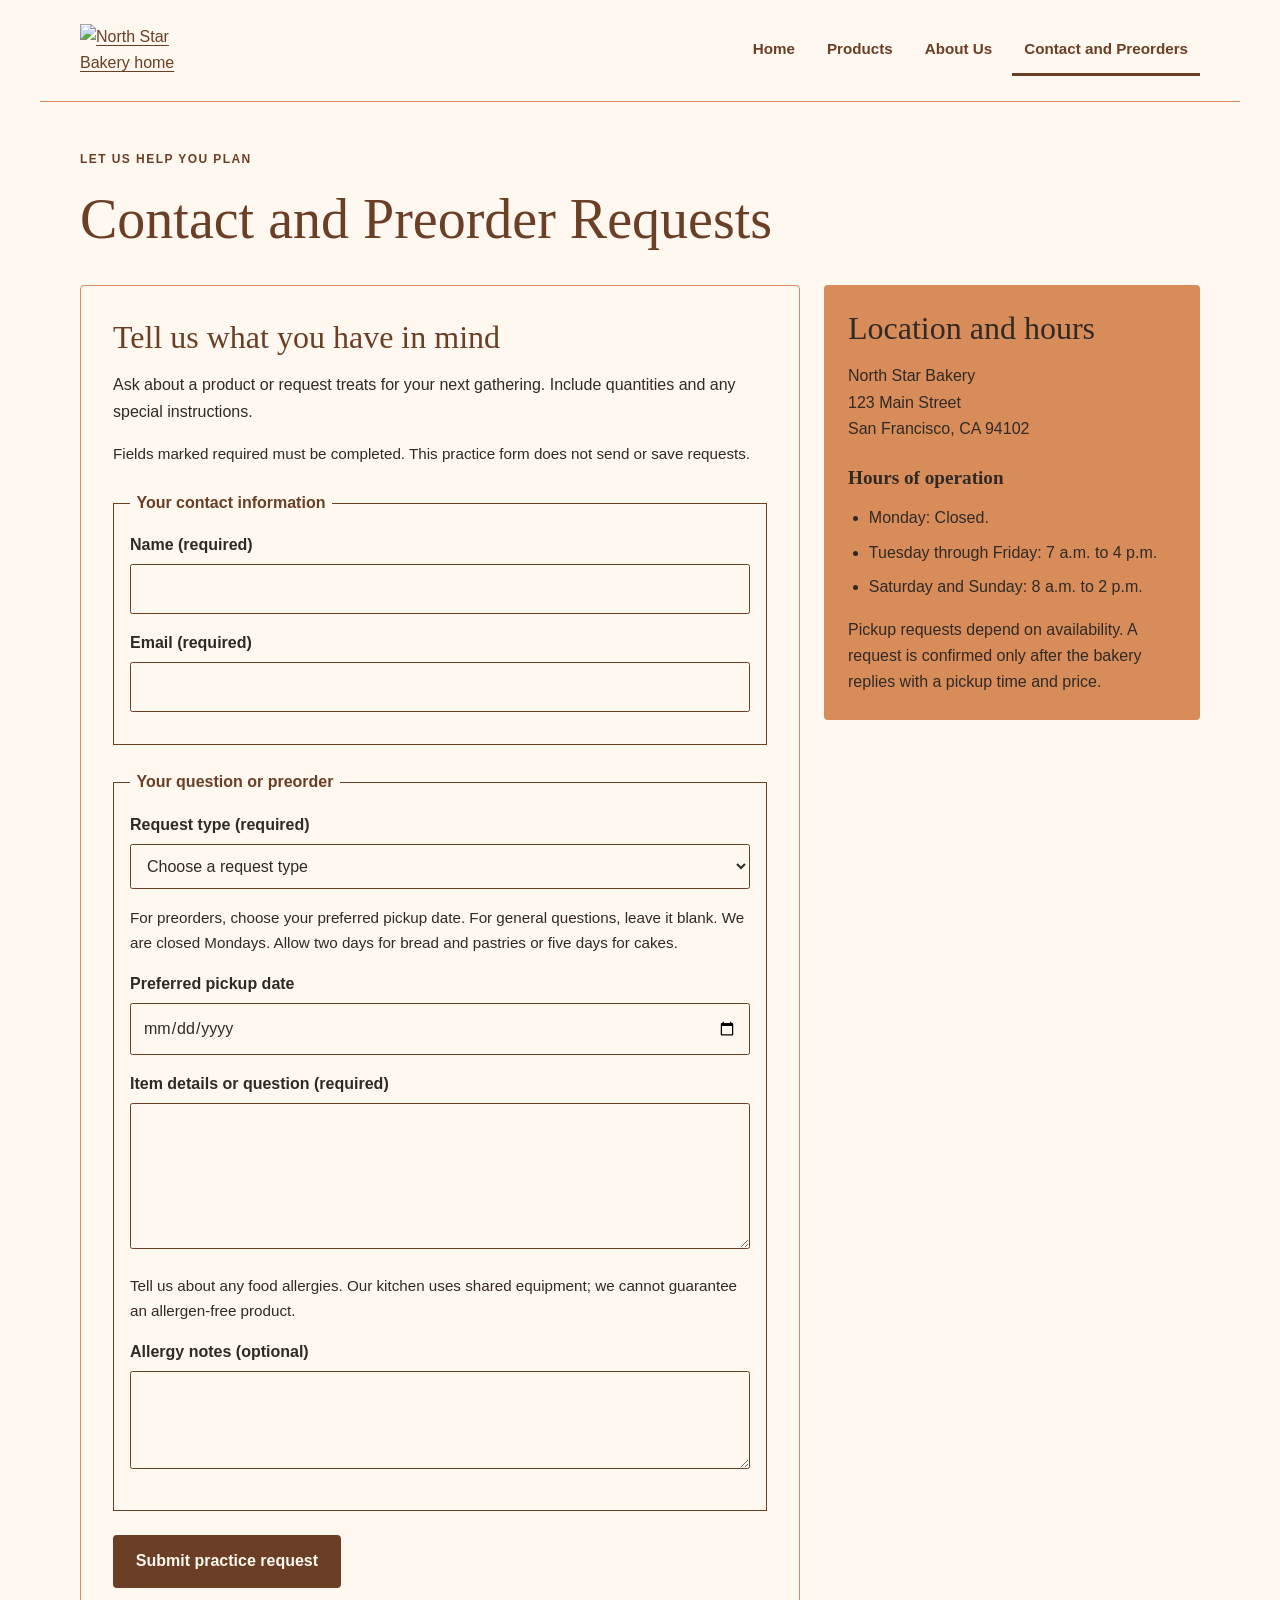
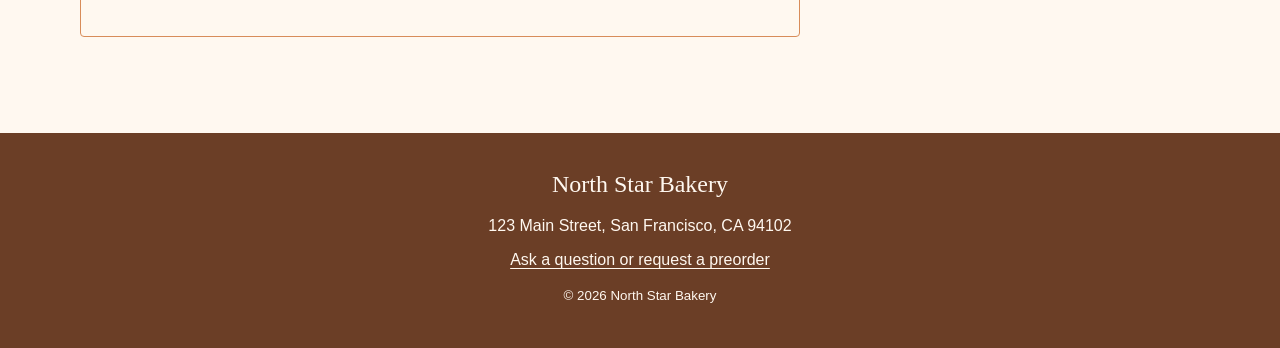
==== contact.html @ db20e3f4 "Add four bakery pages and shared responsive stylesheet" ====
<!DOCTYPE html>
<html lang="en">
<head>
  <meta charset="UTF-8">
  <meta name="viewport" content="width=device-width, initial-scale=1.0">
  <title>Contact and Preorders | North Star Bakery</title>
<link rel="stylesheet" href="styles.css">
<meta name="description" content="Ask North Star Bakery a question or practice a preorder request. Find our San Francisco location and hours.">
</head>
<body class="contact-page">
  <a href="#main-content" class="skip-link">Skip to main content</a>
  <header class="site-header">
    <a href="index.html" class="brand">
      <img src="media/bakery-logo_c.png" width="150" alt="North Star Bakery home">
    </a>
    <nav aria-label="Main navigation">
      <ul>
        <li><a href="index.html">Home</a></li>
        <li><a href="products.html">Products</a></li>
        <li><a href="about.html">About Us</a></li>
        <li><a href="contact.html" aria-current="page">Contact and Preorders</a></li>
      </ul>
    </nav>
  </header>
  <main id="main-content" class="page-main" tabindex="-1">
    <div class="page-intro">
<p class="eyebrow">LET US HELP YOU PLAN</p>
<h1>Contact and Preorder Requests</h1>
    </div>
<div class="contact-layout">
<section class="card request-section">
      <h2>Tell us what you have in mind</h2>
      <p>Ask about a product or request treats for your next gathering.
        Include quantities and any special instructions.</p>
      <p id="form-help" class="form-note">Fields marked required must be completed.
        This practice form does not send or save requests.</p>
      <form id="request-form" action="contact.html#request-form" method="get" aria-describedby="form-help">
        <fieldset>
          <legend>Your contact information</legend>
          <p>
            <label for="customer-name">Name (required)</label><br>
            <input type="text" id="customer-name" name="customer_name" autocomplete="name" minlength="2" maxlength="80" required>
          </p>
          <p>
            <label for="email">Email (required)</label><br>
            <input type="email" id="email" name="email" autocomplete="email" maxlength="254" required>
          </p>
        </fieldset>
        <fieldset>
          <legend>Your question or preorder</legend>
          <p>
            <label for="request-type">Request type (required)</label><br>
            <select id="request-type" name="request_type" required>
              <option value="">Choose a request type</option>
              <option value="preorder">Preorder request</option>
              <option value="question">General question</option>
            </select>
          </p>
          <p id="pickup-help">For preorders, choose your preferred pickup date.
            For general questions, leave it blank. We are closed Mondays.
            Allow two days for bread and pastries or five days for cakes.</p>
          <p>
            <label for="pickup-date">Preferred pickup date</label><br>
            <input type="date" id="pickup-date" name="pickup_date" aria-describedby="pickup-help">
          </p>
          <p>
            <label for="item-details">Item details or question (required)</label><br>
            <textarea id="item-details" name="item_details" rows="5" cols="30" minlength="10" maxlength="2000" required></textarea>
          </p>
          <p id="allergy-help">Tell us about any food allergies.
            Our kitchen uses shared equipment; we cannot guarantee
            an allergen-free product.</p>
          <p>
            <label for="allergy-notes">Allergy notes (optional)</label><br>
            <textarea id="allergy-notes" name="allergy_notes" rows="3" cols="30" maxlength="1000" aria-describedby="allergy-help"></textarea>
          </p>
        </fieldset>
        <p><button type="submit" class="button">Submit practice request</button></p>
      </form>
    </section>
    <section id="visit" class="visit-card">
      <h2>Location and hours</h2>
      <address>
        North Star Bakery<br>
        123 Main Street<br>
        San Francisco, CA 94102
      </address>
      <h3>Hours of operation</h3>
      <ul>
        <li>Monday: Closed.</li>
        <li>Tuesday through Friday: 7 a.m. to 4 p.m.</li>
        <li>Saturday and Sunday: 8 a.m. to 2 p.m.</li>
      </ul>
      <p>Pickup requests depend on availability. A request is confirmed
        only after the bakery replies with a pickup time and price.</p>
    </section>
  </div></main>
  <footer class="site-footer">
    <p>North Star Bakery</p>
    <p>123 Main Street, San Francisco, CA 94102</p>
<p><a href="contact.html">Ask a question or request a preorder</a></p>
    <p><small>© 2026 North Star Bakery</small></p>
  </footer>
</body>
</html>
---- styles.css ----
/* North Star Bakery — shared mobile-first styles for all four pages. */
:root {
  --cream: #FFF8F0;
  --brown: #6B3E26;
  --peach: #D88C5A;
  --charcoal: #2F2A26;
}

* { box-sizing: border-box; }
html { font-size: 100%; }
body {
  margin: 0;
  background: var(--cream);
  color: var(--charcoal);
  font-family: Arial, sans-serif;
  font-size: 1rem;
  line-height: 1.65;
}
img { display: block; max-width: 100%; height: auto; }
picture { display: block; min-width: 0; }
a { color: var(--brown); text-underline-offset: 0.2em; }
a:hover { text-decoration-thickness: 0.15em; }
a, button, input, select, textarea { -webkit-tap-highlight-color: var(--peach); }
:focus-visible { outline: 3px solid var(--brown); outline-offset: 4px; }
h1, h2, h3 {
  color: var(--brown);
  font-family: Georgia, serif;
  line-height: 1.2;
  overflow-wrap: break-word;
}
h1 { margin: 0.25rem 0 1rem; font-size: 2.35rem; font-weight: 400; }
h2 { margin: 0 0 1rem; font-size: 1.75rem; font-weight: 400; }
h3 { margin: 1.5rem 0 0.5rem; font-size: 1.2rem; }
p { margin: 0 0 1rem; }
ul { padding-left: 1.3rem; }
li { margin-bottom: 0.5rem; }
section, .page-intro, .feature-copy, .story-copy { min-width: 0; }
section > :last-child, .page-intro > :last-child { margin-bottom: 0; }

/* The skip link becomes visible when reached with the keyboard. */
.skip-link {
  position: absolute;
  top: -6rem;
  left: 1rem;
  z-index: 10;
  padding: 0.75rem 1rem;
  color: var(--cream);
  background: var(--brown);
}
.skip-link:focus { top: 1rem; }
.site-header {
  display: flex;
  flex-direction: column;
  align-items: center;
  gap: 1rem;
  max-width: 75rem;
  margin: 0 auto;
  padding: 1.25rem;
  border-bottom: 1px solid var(--peach);
}
.brand { flex-shrink: 0; }
.brand img { width: 7.25rem; }
nav { width: 100%; }
nav ul {
  display: flex;
  flex-wrap: wrap;
  justify-content: center;
  gap: 0.25rem 0.5rem;
  margin: 0;
  padding: 0;
  list-style: none;
}
nav li { margin: 0; }
nav a {
  display: block;
  padding: 0.75rem;
  font-size: 0.95rem;
  font-weight: 700;
  text-decoration: none;
  border-bottom: 3px solid transparent;
}
nav a:hover, nav a[aria-current="page"] { border-bottom-color: var(--brown); }
.page-main { max-width: 75rem; margin: 0 auto; padding: 2rem 1.25rem 3rem; }
.page-intro { max-width: 48rem; margin-bottom: 2rem; }
.page-intro > p:not(.eyebrow) { max-width: 42rem; font-size: 1.1rem; }
.eyebrow { color: var(--brown); font-size: 0.75rem; font-weight: 700; letter-spacing: 0.12em; }
.home-hero { display: flex; flex-direction: column; gap: 1.5rem; margin-bottom: 2rem; }
.home-hero .page-intro { margin: 0; }
.hero-image { width: 100%; border-radius: 0.25rem; object-fit: cover; }
.button {
  display: inline-block;
  max-width: 100%;
  padding: 0.85rem 1.3rem;
  border: 2px solid var(--brown);
  border-radius: 0.25rem;
  background: var(--brown);
  color: var(--cream);
  font-family: Arial, sans-serif;
  font-size: 1rem;
  font-weight: 700;
  line-height: 1.4;
  text-align: center;
  text-decoration: none;
  cursor: pointer;
}
.button:hover { background: var(--cream); color: var(--brown); }
.card { padding: 1.25rem; border: 1px solid var(--peach); border-radius: 0.25rem; }
.welcome-strip { padding: 1.75rem 0; border-top: 1px solid var(--peach); }
.welcome-strip p { max-width: 48rem; }
.feature-card { display: flex; flex-direction: column; gap: 1.5rem; margin: 1rem 0 2rem; }
.feature-card picture img { width: 100%; border-radius: 0.2rem; }
.visit-strip, .visit-card {
  padding: 1.5rem;
  background: var(--peach);
  color: var(--charcoal);
  border-radius: 0.25rem;
}
.visit-strip h2, .visit-card h2, .visit-card h3,
.visit-strip a, .visit-card a { color: var(--charcoal); }
.product-layout, .about-columns, .contact-layout {
  display: flex;
  flex-direction: column;
  gap: 1.5rem;
  margin-bottom: 2rem;
}
.bread-gallery { display: flex; flex-direction: column; gap: 1.5rem; margin-top: 1.5rem; }
.bread-gallery > img { width: 100%; object-fit: cover; }
figure { margin: 0; min-width: 0; }
figure h3 { margin-top: 0; }
figure img { width: 100%; }
figcaption { margin-top: 0.75rem; font-size: 0.95rem; }
.story-card { display: flex; flex-direction: column; gap: 1.5rem; margin-bottom: 1.5rem; }
.story-card > img { width: 100%; object-fit: cover; }
.audio-section { padding: 1.5rem 0 0; border-top: 1px solid var(--peach); }
audio { display: block; width: 100%; max-width: 32rem; margin: 1rem 0; }
.audio-section a { overflow-wrap: anywhere; }
address { font-style: normal; }
.contact-layout { align-items: stretch; }
.visit-card { align-self: stretch; }
.form-note { font-size: 0.95rem; }
fieldset {
  min-width: 0;
  margin: 1.5rem 0;
  padding: 1rem;
  border: 1px solid var(--brown);
}
legend { padding: 0 0.4rem; font-weight: 700; color: var(--brown); }
label { display: inline-block; margin-bottom: 0.35rem; font-weight: 700; }
input, select, textarea {
  width: 100%;
  min-width: 0;
  max-width: 100%;
  padding: 0.75rem;
  border: 1px solid var(--brown);
  border-radius: 0.15rem;
  background: var(--cream);
  color: var(--charcoal);
  font-family: Arial, sans-serif;
  font-size: 1rem;
  line-height: 1.5;
}
textarea { resize: vertical; }
input:focus, select:focus, textarea:focus { outline: 3px solid var(--brown); outline-offset: 2px; }
#pickup-help, #allergy-help { font-size: 0.95rem; }
.site-footer {
  padding: 2rem 1.25rem;
  background: var(--brown);
  color: var(--cream);
  text-align: center;
}
.site-footer a { color: var(--cream); }
.site-footer > p:first-child { font-family: Georgia, serif; font-size: 1.5rem; }
.site-footer p { margin-bottom: 0.5rem; }
.site-footer :focus-visible { outline-color: var(--cream); }

/* Desktop enhancements build on the single-column phone layout. */
@media (min-width: 48rem) {
  .site-header { flex-direction: row; justify-content: space-between; padding: 1.5rem 2.5rem; }
  .brand img { width: 8.5rem; }
  nav { width: auto; }
  nav ul { justify-content: flex-end; }
  .page-main { padding: 3rem 2.5rem 4rem; }
  h1 { font-size: 3.5rem; }
  h2 { font-size: 2rem; }
  .home-hero { flex-direction: row; align-items: center; gap: 3rem; margin-bottom: 3rem; }
  .home-hero .page-intro { flex: 1 1 50%; }
  .hero-image { flex: 1 1 45%; width: 45%; }
  .card { padding: 2rem; }
  .feature-card { flex-direction: row; align-items: center; gap: 2rem; }
  .feature-copy { flex: 1 1 45%; }
  .feature-card picture { flex: 1 1 55%; }
  .product-layout { flex-direction: row; flex-wrap: wrap; }
  .product-layout > .card { flex: 1 1 20rem; }
  .product-layout > .bread-section { flex-basis: 100%; }
  .bread-gallery { flex-direction: row; align-items: flex-start; gap: 2rem; }
  .bread-gallery > img { width: calc(50% - 1rem); }
  .bread-gallery > figure { flex: 1 1 50%; }
  .about-columns { flex-direction: row; align-items: stretch; }
  .about-columns > section { flex: 1 1 50%; }
  .story-card { flex-direction: row; align-items: center; gap: 2rem; }
  .story-copy { flex: 1 1 50%; }
  .story-card > img { width: 45%; flex: 1 1 45%; }
  .contact-layout { flex-direction: row; align-items: flex-start; }
  .request-section { flex: 2 1 36rem; }
  .visit-card { flex: 1 1 19rem; align-self: flex-start; }
  .visit-strip { padding: 2rem; }
}
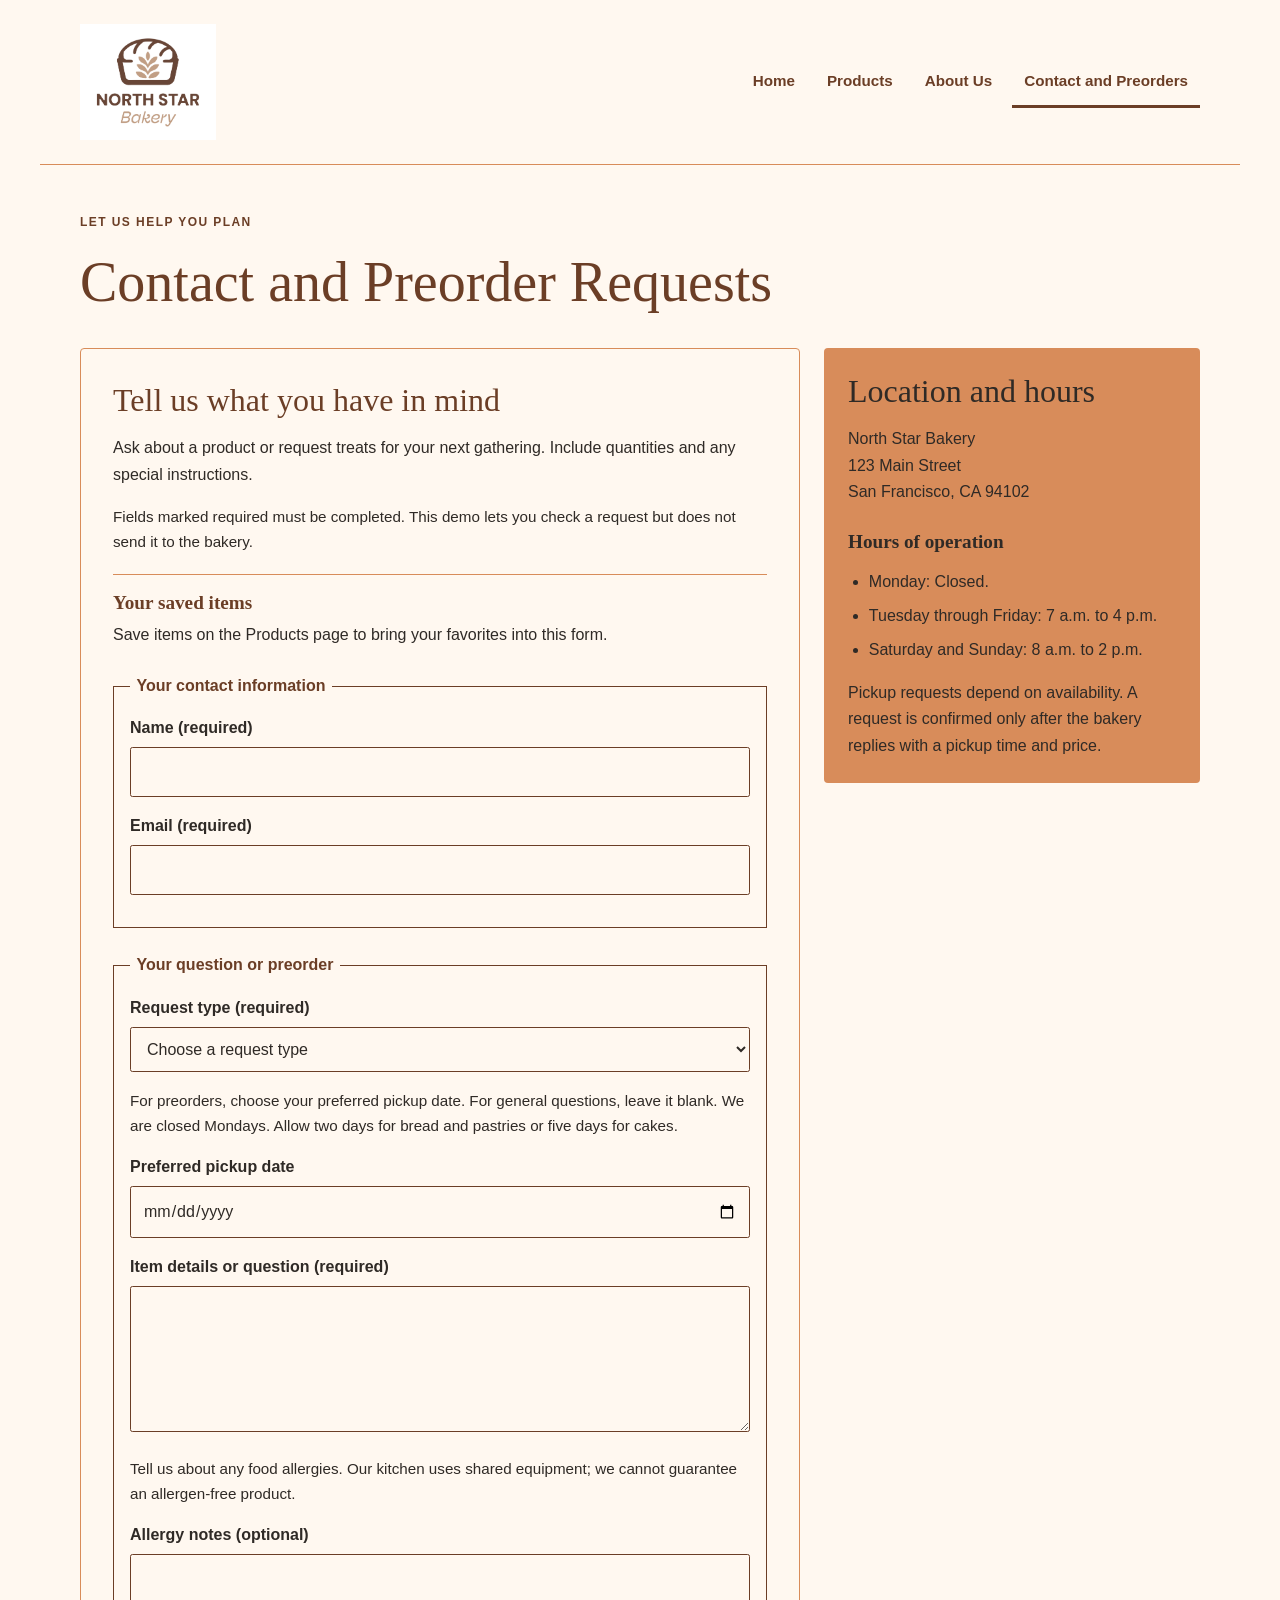
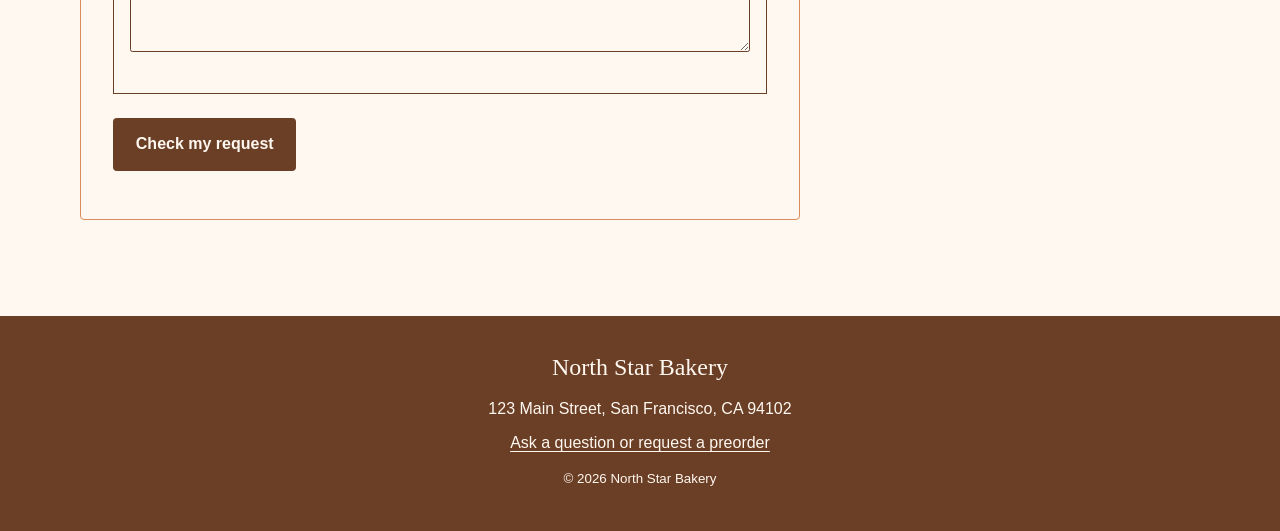
==== commit 83b6e6cc: "Update" ====
--- a/contact.html
+++ b/contact.html
@@ -6,6 +6,7 @@
   <title>Contact and Preorders | North Star Bakery</title>
 <link rel="stylesheet" href="styles.css">
 <meta name="description" content="Ask North Star Bakery a question or practice a preorder request. Find our San Francisco location and hours.">
+<script src="script.js" defer></script>
 </head>
 <body class="contact-page">
   <a href="#main-content" class="skip-link">Skip to main content</a>
@@ -33,49 +34,61 @@
       <p>Ask about a product or request treats for your next gathering.
         Include quantities and any special instructions.</p>
       <p id="form-help" class="form-note">Fields marked required must be completed.
-        This practice form does not send or save requests.</p>
+        This demo lets you check a request but does not send it to the bakery.</p>
       <form id="request-form" action="contact.html#request-form" method="get" aria-describedby="form-help">
-        <fieldset>
+        <div class="saved-favorites-panel">
+  <h3>Your saved items</h3>
+  <p id="saved-favorites-text"></p>
+  <button id="use-favorites" class="button secondary-button" type="button" hidden>Use favorites in item details</button>
+</div>
+<p id="form-status" class="form-status" role="status" aria-live="polite"></p>
+<fieldset>
           <legend>Your contact information</legend>
           <p>
             <label for="customer-name">Name (required)</label><br>
-            <input type="text" id="customer-name" name="customer_name" autocomplete="name" minlength="2" maxlength="80" required>
+            <input type="text" id="customer-name" name="customer_name" autocomplete="name" minlength="2" maxlength="80" required aria-describedby="customer-name-error">
+<span id="customer-name-error" class="field-error"></span>
           </p>
           <p>
             <label for="email">Email (required)</label><br>
-            <input type="email" id="email" name="email" autocomplete="email" maxlength="254" required>
+            <input type="email" id="email" name="email" autocomplete="email" maxlength="254" required aria-describedby="email-error">
+<span id="email-error" class="field-error"></span>
           </p>
         </fieldset>
         <fieldset>
           <legend>Your question or preorder</legend>
           <p>
             <label for="request-type">Request type (required)</label><br>
-            <select id="request-type" name="request_type" required>
+            <select id="request-type" name="request_type" required aria-describedby="request-type-error">
               <option value="">Choose a request type</option>
               <option value="preorder">Preorder request</option>
               <option value="question">General question</option>
             </select>
+<span id="request-type-error" class="field-error"></span>
           </p>
           <p id="pickup-help">For preorders, choose your preferred pickup date.
             For general questions, leave it blank. We are closed Mondays.
             Allow two days for bread and pastries or five days for cakes.</p>
           <p>
             <label for="pickup-date">Preferred pickup date</label><br>
-            <input type="date" id="pickup-date" name="pickup_date" aria-describedby="pickup-help">
+            <input type="date" id="pickup-date" name="pickup_date" aria-describedby="pickup-help pickup-date-error">
+<span id="pickup-date-error" class="field-error"></span>
           </p>
           <p>
             <label for="item-details">Item details or question (required)</label><br>
-            <textarea id="item-details" name="item_details" rows="5" cols="30" minlength="10" maxlength="2000" required></textarea>
+            <textarea id="item-details" name="item_details" rows="5" cols="30" minlength="10" maxlength="2000" required aria-describedby="item-details-error"></textarea>
+<span id="item-details-error" class="field-error"></span>
           </p>
           <p id="allergy-help">Tell us about any food allergies.
             Our kitchen uses shared equipment; we cannot guarantee
             an allergen-free product.</p>
           <p>
             <label for="allergy-notes">Allergy notes (optional)</label><br>
-            <textarea id="allergy-notes" name="allergy_notes" rows="3" cols="30" maxlength="1000" aria-describedby="allergy-help"></textarea>
+            <textarea id="allergy-notes" name="allergy_notes" rows="3" cols="30" maxlength="1000" aria-describedby="allergy-help allergy-notes-error"></textarea>
+<span id="allergy-notes-error" class="field-error"></span>
           </p>
         </fieldset>
-        <p><button type="submit" class="button">Submit practice request</button></p>
+        <p><button type="submit" class="button">Check my request</button></p>
       </form>
     </section>
     <section id="visit" class="visit-card">
@@ -103,3 +116,4 @@
   </footer>
 </body>
 </html>
+
--- a/styles.css
+++ b/styles.css
@@ -205,3 +205,26 @@
   .visit-card { flex: 1 1 19rem; align-self: flex-start; }
   .visit-strip { padding: 2rem; }
 }
+
+
+/* Saved items and field feedback share the existing bakery colors. */
+.favorites-section { margin-bottom: 2rem; }
+.favorite-products { display: flex; flex-direction: column; gap: 1rem; }
+.favorite-product { flex: 1; padding: 1rem; border: 1px solid var(--peach); min-width: 0; }
+.favorite-product h3 { margin-top: 0; }
+.favorite-product .button { width: 100%; }
+.favorite-button[aria-pressed="true"] { background: var(--peach); color: var(--charcoal); border-color: var(--charcoal); }
+.favorites-summary, .saved-favorites-panel { margin-top: 1.25rem; padding-top: 1rem; border-top: 1px solid var(--peach); }
+.favorites-summary h3, .saved-favorites-panel h3 { margin-top: 0; }
+.favorites-summary .button { margin: 0.25rem 0.4rem 0 0; }
+.secondary-button { background: var(--cream); color: var(--brown); }
+.button:disabled { cursor: default; opacity: 0.65; }
+.field-error { display: block; color: var(--brown); font-size: 0.95rem; font-weight: bold; margin-top: 0.35rem; }
+.field-error:empty { display: none; }
+[aria-invalid="true"] { border: 2px solid var(--brown); }
+.form-status:not(:empty) { border-left: 4px solid var(--brown); padding: 0.6rem 0.9rem; margin: 1rem 0; }
+.has-errors { font-weight: bold; }
+[hidden] { display: none !important; }
+@media (min-width: 48rem) {
+  .favorite-products { flex-direction: row; align-items: stretch; }
+}
